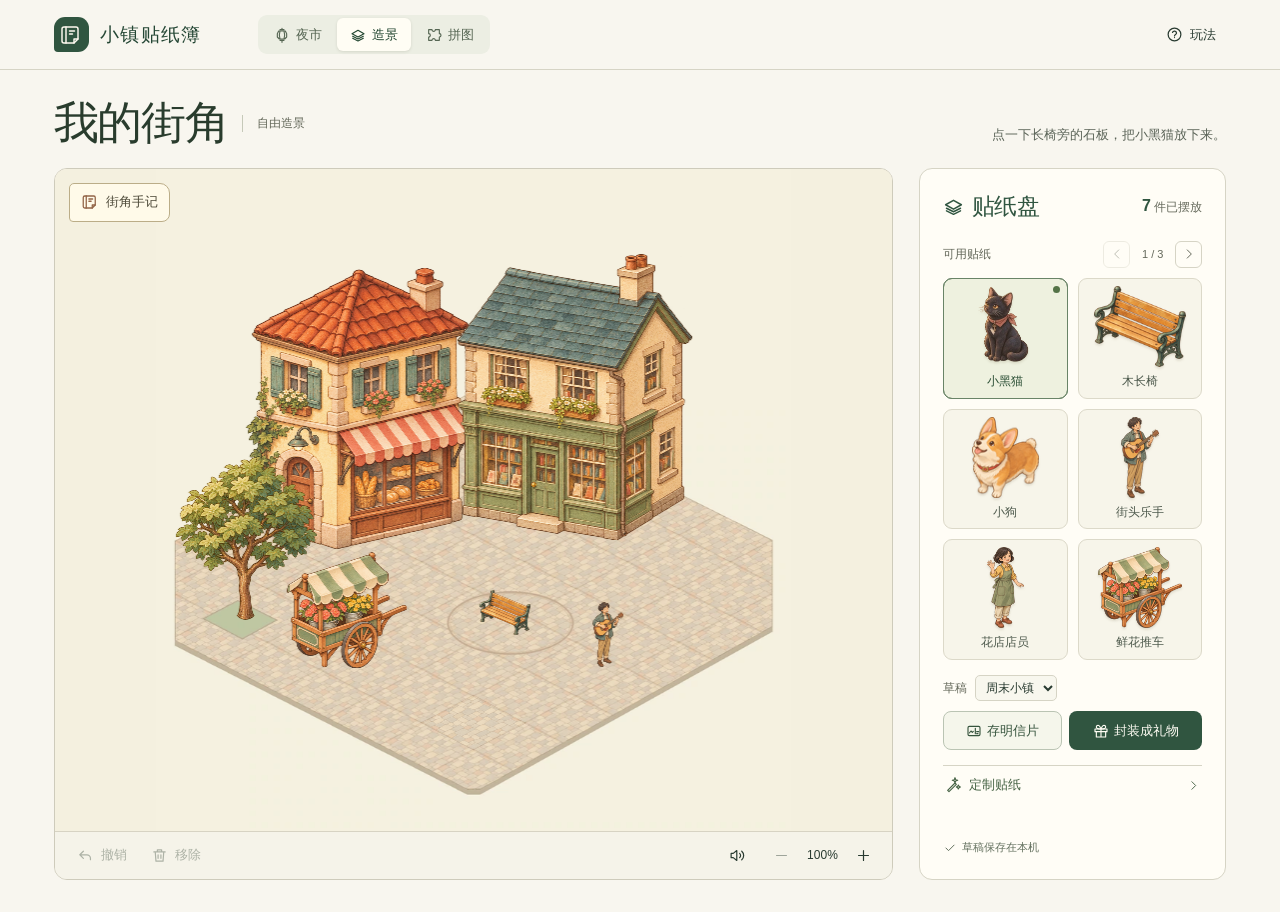
==== play/index.html @ a51ba70e "新增：小镇贴纸簿 v0.4 与可互动的灯火夜市" ====
<!doctype html>
<html lang="zh-CN">
<head>
  <meta charset="utf-8">
  <meta name="viewport" content="width=device-width, initial-scale=1, viewport-fit=cover">
  <meta name="theme-color" content="#f8f5ec">
  <title>周末小镇 · 小镇贴纸簿</title>
  <link rel="icon" href="media/stickers/bakery.webp" type="image/webp">
  <link rel="stylesheet" href="ui/game.css">
  <link rel="stylesheet" href="ui/custom.css">
  <script defer src="ui/gift.js"></script>
  <script defer src="ui/parcel.js"></script>
  <script defer src="ui/custom.js"></script>
  <script defer src="ui/encounters.js"></script>
  <script defer src="ui/garden.js"></script>
  <script defer src="ui/night-rules.js"></script>
  <script defer src="ui/night-market.js"></script>
  <script defer src="ui/game.js"></script>
</head>
<body>
  <svg xmlns="http://www.w3.org/2000/svg" class="symbols" aria-hidden="true">
    <symbol id="i-lantern" viewBox="0 0 24 24"><path d="M9 4h6m-3 0V2M7 6h10l2 4v5l-3 3H8l-3-3v-5l2-4Zm2 0-1 6 1 6m6-12 1 6-1 6m-6 2h6m-3 0v3"/></symbol>
    <symbol id="i-book" viewBox="0 0 24 24"><path d="M5 4h12a2 2 0 0 1 2 2v10l-4 4H5a2 2 0 0 1-2-2V6a2 2 0 0 1 2-2Z"/><path d="M7 4v16m8 0v-4h4M10.5 8h5m-5 3h3"/></symbol>
    <symbol id="i-share" viewBox="0 0 24 24"><path d="M12 15V3m-4 4 4-4 4 4M5 12v6a2 2 0 0 0 2 2h10a2 2 0 0 0 2-2v-6"/></symbol>
    <symbol id="i-help" viewBox="0 0 24 24"><circle cx="12" cy="12" r="9"/><path d="M9.2 9a3 3 0 0 1 5.7 1c0 2-2.9 2.1-2.9 4m0 2.4h.02"/></symbol>
    <symbol id="i-undo" viewBox="0 0 24 24"><path d="m9 6-5 5 5 5m-5-5h10a5 5 0 0 1 5 5v2"/></symbol>
    <symbol id="i-reset" viewBox="0 0 24 24"><path d="M4 10a8 8 0 1 1 .8 6M4 5v5h5"/></symbol>
    <symbol id="i-minus" viewBox="0 0 24 24"><path d="M5 12h14"/></symbol>
    <symbol id="i-plus" viewBox="0 0 24 24"><path d="M5 12h14m-7-7v14"/></symbol>
    <symbol id="i-arrow" viewBox="0 0 24 24"><path d="m9 5 7 7-7 7"/></symbol>
    <symbol id="i-expand" viewBox="0 0 24 24"><path d="M13 5h6v6m0-6-9 9M6 8H4v12h12v-2"/></symbol>
    <symbol id="i-stack" viewBox="0 0 24 24"><path d="m3 10 9-5 9 5-9 5-9-5Zm1 4 8 4 8-4m-16 3 8 4 8-4"/></symbol>
    <symbol id="i-check" viewBox="0 0 24 24"><path d="m5 12 4.5 4.5L19 7"/></symbol>
    <symbol id="i-close" viewBox="0 0 24 24"><path d="m6 6 12 12M18 6 6 18"/></symbol>
    <symbol id="i-pin" viewBox="0 0 24 24"><path d="M12 21s7-6.6 7-12a7 7 0 0 0-14 0c0 5.4 7 12 7 12Z"/><circle cx="12" cy="9" r="2.1"/></symbol>
    <symbol id="i-volume" viewBox="0 0 24 24"><path d="m11 5-5 4H3v6h3l5 4Zm4 4a4 4 0 0 1 0 6m3-9a8 8 0 0 1 0 12"/></symbol>
    <symbol id="i-mute" viewBox="0 0 24 24"><path d="m11 5-5 4H3v6h3l5 4Zm5 4 5 6m0-6-5 6"/></symbol>
    <symbol id="i-gift" viewBox="0 0 24 24"><path d="M3 9h18v4H3zm2 4v8h14v-8M12 9v12"/><path d="M12 9c-5 0-7-1-7-3a2.5 2.5 0 0 1 4-2c1.3 1 2.3 2.9 3 5Zm0 0c5 0 7-1 7-3a2.5 2.5 0 0 0-4-2c-1.3 1-2.3 2.9-3 5Z"/></symbol>
    <symbol id="i-puzzle" viewBox="0 0 24 24"><path d="M4 4h5a2.5 2.5 0 1 0 5 0h6v6a2.5 2.5 0 1 1 0 5v5h-6a2.5 2.5 0 1 0-5 0H4v-5a2.5 2.5 0 1 0 0-5Z"/></symbol>
    <symbol id="i-trash" viewBox="0 0 24 24"><path d="M4 7h16M9 7V4h6v3M6 7l1 13h10l1-13M10 11v5m4-5v5"/></symbol>
    <symbol id="i-postcard" viewBox="0 0 24 24"><rect x="3" y="5" width="18" height="14" rx="2"/><path d="M14 8v8m2-3h3m-3 3h2M5 15l2.5-3 2 2 1.5-1.5"/></symbol>
    <symbol id="i-magic" viewBox="0 0 24 24"><path d="m4 20 11-11 2 2L6 22zm10-16 1-3 1 3 3 1-3 1-1 3-1-3-3-1zm5 10 1-2 1 2 2 1-2 1-1 2-1-2-2-1Z"/></symbol>
  </svg>
  <header class="mast">
    <div class="mast-inner">
      <div class="brand"><span class="brand-mark"><svg aria-hidden="true"><use href="#i-book"/></svg></span><span>小镇贴纸簿</span></div>
      <nav class="mode-switch" aria-label="游戏模式">
        <button id="market-enter" aria-pressed="false" disabled><svg aria-hidden="true"><use href="#i-lantern"/></svg>夜市</button>
        <button id="mode-edit" aria-pressed="false" disabled><svg aria-hidden="true"><use href="#i-stack"/></svg>造景</button>
        <button id="mode-puzzle" aria-pressed="false" disabled><svg aria-hidden="true"><use href="#i-puzzle"/></svg>拼图</button>
      </nav>
      <div class="mast-actions">
        <button id="help-button" class="plain" aria-label="玩法"><svg aria-hidden="true"><use href="#i-help"/></svg><span>玩法</span></button>
        <button id="share-button" class="share" aria-label="分享这盒"><svg aria-hidden="true"><use href="#i-share"/></svg><span>分享这盒</span></button>
      </div>
    </div>
  </header>
  <main class="desk">
    <div class="opening">
      <div class="scene-heading"><h1 id="level-title">周末小镇</h1><span id="box-number">第 1 盒 / 共 2 盒</span></div>
      <p id="instruction">从贴纸盘选一张，贴到场景中对应的位置。</p>
    </div>
    <section class="workspace" aria-label="贴纸游戏">
      <div class="play-column">
        <div class="board" id="board">
          <canvas id="canvas" tabindex="0" aria-label="拼图画布，选好贴纸后点击对应位置。键盘使用方向键移动，回车键放置。" aria-describedby="instruction">请使用支持 WebGL 2 的浏览器来玩。</canvas>
          <div id="keyboard-marker" hidden aria-hidden="true"></div>
          <button class="reference" id="reference-button" aria-label="查看成品参考图">
            <img id="reference-thumb" src="media/preview-1.webp" alt="">
            <span>成品参考<svg aria-hidden="true"><use href="#i-expand"/></svg></span>
          </button>
          <button id="cat-invite" class="cat-invite" disabled><img id="cat-art" src="media/thumbs/black-cat.webp" alt=""><span>带黑猫逛街</span><svg aria-hidden="true"><use href="#i-arrow"/></svg></button>
          <button id="journal-button" class="field-button" hidden><svg aria-hidden="true"><use href="#i-book"/></svg><span>街角手记</span><small id="journal-count"></small></button>
          <div id="scene-note" class="scene-note" role="status" aria-live="polite" hidden></div>
          <div id="load-layer" class="load-layer" role="status"><div class="load-card"><span class="load-dot"></span><span id="load-message">正在打开贴纸盒…</span><button id="retry" class="action" hidden>重新加载</button></div></div>
          <div id="toast" class="toast" role="status" hidden></div>
        </div>
        <div id="market-ledger" hidden>
          <div class="market-tally"><svg aria-hidden="true"><use href="#i-lantern"/></svg><span>本轮成交</span><strong id="market-sales">0</strong><span>单</span></div>
          <p id="market-status" role="status" aria-live="polite"></p>
          <button id="market-reopen" type="button">再逛一轮</button>
        </div>
        <div class="board-tools">
          <div class="edit-actions">
            <button class="tool" id="undo" disabled><svg aria-hidden="true"><use href="#i-undo"/></svg><span>撤销</span></button>
            <button class="tool" id="reset" disabled><svg aria-hidden="true"><use href="#i-reset"/></svg><span>重拼</span></button>
            <button class="tool" id="remove" hidden disabled><svg aria-hidden="true"><use href="#i-trash"/></svg><span>移除</span></button>
          </div>
          <div class="zoom" aria-label="音效与画布缩放"><button class="icon-button sound" id="sound" aria-label="关闭音效" title="关闭音效" disabled><svg aria-hidden="true"><use href="#i-volume"/></svg></button><button class="icon-button" id="zoom-out" aria-label="缩小" disabled><svg aria-hidden="true"><use href="#i-minus"/></svg></button><output id="zoom-value">100%</output><button class="icon-button" id="zoom-in" aria-label="放大" disabled><svg aria-hidden="true"><use href="#i-plus"/></svg></button></div>
        </div>
      </div>
      <aside class="tray" aria-label="贴纸盘">
        <div class="tray-heading"><div class="tray-title"><svg aria-hidden="true"><use href="#i-stack"/></svg><h2>贴纸盘</h2></div><span class="counter"><strong id="placed-count">0</strong><span class="count-total"> / <span id="total-count">—</span></span> <span id="count-label">已贴</span></span></div>
        <div class="track" id="progress" role="progressbar" aria-label="已贴进度" aria-valuemin="0" aria-valuenow="0"><i></i></div>
        <div class="tray-nav"><span id="tray-label">待贴的贴纸</span><div><button class="page-button prev" id="previous" aria-label="上一页贴纸" disabled><svg aria-hidden="true"><use href="#i-arrow"/></svg></button><span class="page-count" id="page-count">—</span><button class="page-button" id="following" aria-label="下一页贴纸" disabled><svg aria-hidden="true"><use href="#i-arrow"/></svg></button></div></div>
        <div id="stickers" class="stickers" aria-label="可以选择的贴纸"></div>
        <div class="finished" id="finished" hidden><div class="finish-seal"><svg aria-hidden="true"><use href="#i-check"/></svg></div><h3 id="finish-title">这一盒贴好了</h3><p id="finish-copy">把刚拼好的小镇收成一张明信片吧。</p><button id="finish-save" class="action"><svg aria-hidden="true"><use href="#i-postcard"/></svg>保存明信片</button><button id="next-level" class="plain">打开下一盒</button><button id="finish-replay" class="plain">再拼一次</button></div>
        <div class="studio-actions" id="studio-actions" hidden>
          <div class="paper-choice"><label for="base">草稿</label><select id="base" title="两张草稿各自保存"><option value="weekend-town-v1">周末小镇</option><option value="afternoon-v1">广场午后</option></select></div>
          <div class="studio-buttons"><button id="postcard" class="secondary" disabled><svg aria-hidden="true"><use href="#i-postcard"/></svg>存明信片</button><button id="wrap" class="action" disabled><svg aria-hidden="true"><use href="#i-gift"/></svg>封装成礼物</button></div>
        </div>
        <button id="custom-button" class="custom-button"><svg aria-hidden="true"><use href="#i-magic"/></svg><span>定制贴纸</span><svg aria-hidden="true"><use href="#i-arrow"/></svg></button>
        <div id="save-status" class="save-status" hidden><svg aria-hidden="true"><use href="#i-check"/></svg><span></span></div>
      </aside>
    </section>
  </main>
  <dialog id="dialog" aria-labelledby="dialog-title">
    <div class="dialog-top"><h2 id="dialog-title"></h2><button class="icon-button" id="close-dialog" aria-label="关闭"><svg aria-hidden="true"><use href="#i-close"/></svg></button></div>
    <div id="dialog-body"></div>
    <div id="dialog-actions"></div>
  </dialog>
  <noscript>请在浏览器中启用 JavaScript 来打开贴纸盒。</noscript>
</body>
</html>
---- play/ui/game.css ----
:root{color-scheme:light;--ink:#283a30;--green:#305540;--muted:#64685a;--line:#d6d4c5;--paper:#f8f6ef;--board:#f7f0e3;--orange:#a85031;--serif:"Noto Serif SC","Songti SC","STSong","SimSun",Georgia,serif;font-family:"Source Sans 3","PingFang SC","Microsoft YaHei","Noto Sans CJK SC",sans-serif;color:var(--ink);background:var(--paper);font-synthesis:none}
*,*::before,*::after{box-sizing:border-box}
body{margin:0;min-width:280px}
::selection{background:#e2e7d3;color:#1f3829}
[hidden]{display:none!important}
button{font:inherit;color:inherit;cursor:pointer;-webkit-tap-highlight-color:transparent}
button:disabled{cursor:default;opacity:.42}
button:focus-visible,canvas:focus-visible,input:focus-visible{outline:3px solid #9b5a30;outline-offset:3px}
button:not(:disabled):active{transform:translateY(1px)}
button,dialog{touch-action:manipulation}
svg{width:20px;height:20px;fill:none;stroke:currentColor;stroke-width:1.7;stroke-linecap:round;stroke-linejoin:round;flex:none}
.symbols{position:absolute;width:0;height:0;overflow:hidden}
.mast{border-bottom:1px solid var(--line)}
.mast-inner,.desk{width:min(100%,1460px);margin:0 auto;padding-inline:clamp(24px,4.2vw,72px)}
.mast-inner{height:69px;display:flex;align-items:center;justify-content:space-between}
.brand,.mast-actions,.plain,.share,.scene-heading,.tray-heading,.tray-title,.tool,.zoom,.edit-actions,.board-tools,.save-status,.tray-nav,.tray-nav>div,.reference span,.action{display:flex;align-items:center}
.brand{gap:11px;color:#254735;font-size:19px;font-family:var(--serif);font-weight:700;letter-spacing:.075em}
.brand-mark{display:grid;place-items:center;background:#305540;color:#fffaf0;width:35px;height:35px;border-radius:11px 11px 11px 4px}
.brand-mark svg{width:24px;height:24px;stroke-width:1.45}
.mast-actions{gap:17px}
.plain,.share,.tool,.icon-button,.page-button{border:0;background:transparent;justify-content:center}
.plain,.share,.tool{gap:7px;padding:8px 10px;font-size:13px;font-weight:600}
.mast-actions button{min-height:40px}
.plain:hover,.tool:hover:not(:disabled),.icon-button:hover:not(:disabled),.page-button:hover:not(:disabled){color:#1c432e;background:#e9ecdf}
.share,.action{background:var(--green);color:#fffdf4;border:0;border-radius:8px;padding-inline:15px}
.share:hover,.action:hover{background:#254631}
.share svg,.plain svg,.tool svg{width:17px;height:17px}
.desk{padding-bottom:32px}
.opening{display:flex;align-items:flex-end;justify-content:space-between;gap:20px;padding:clamp(18px,3vh,33px) 0 18px}
.scene-heading{gap:14px;min-width:0}
h1,h2,h3,p{margin:0}
h1,h2,h3{font-family:var(--serif);font-weight:700}
h1{font-size:clamp(32px,3.5vw,48px);line-height:1.18;letter-spacing:-.03em;color:#293c2d}
.scene-heading span,.counter,.page-count,#zoom-value{font-variant-numeric:tabular-nums}
.scene-heading span{font-size:12px;color:var(--muted);padding-left:14px;border-left:1px solid #c6c9b9;white-space:nowrap}
.opening p{font-size:13px;color:#5b6458;line-height:1.6;padding-bottom:4px}
.workspace{display:grid;grid-template-columns:minmax(0,1fr) clamp(260px,24vw,350px);gap:clamp(17px,2vw,32px);align-items:stretch}
.play-column,.tray{min-width:0}
.play-column{display:flex;flex-direction:column;border:1px solid #cecbbb;border-radius:13px;overflow:hidden;background:#f1efe5}
.board{height:clamp(400px,calc(100dvh - 238px),770px);width:100%;position:relative;isolation:isolate;background:var(--board);overflow:hidden}
#canvas{position:absolute;inset:0;display:block;width:100%;height:100%;touch-action:none;outline:0}
#canvas:focus-visible{outline-offset:-4px}
.reference{position:absolute;left:17px;top:18px;display:grid;gap:4px;justify-items:center;width:90px;padding:4px 4px 5px;border:1px solid #c9c5b3;border-radius:4px;background:#fffdf4;transform:rotate(-3deg);box-shadow:1px 3px 6px #68553f26}
.reference:hover{transform:rotate(0);border-color:#6c806c}
.reference:not(:disabled):active{transform:rotate(0)}
.reference img{width:100%;height:62px;object-fit:contain;display:block;background:#f0efdf}
.reference span{gap:3px;font-size:11px;line-height:1.4;color:#4f5c4e}
.reference svg{width:10px;height:10px}
.board-tools{background:#f5f3e9;border-top:1px solid #d7d3c3;justify-content:space-between;padding:5px 12px;min-height:48px}
.edit-actions{gap:4px}
.tool{min-height:36px;padding:6px 10px;border-radius:6px;color:#4b5a4b}
.zoom{gap:5px}
.zoom .sound{margin-right:5px}
.icon-button,.page-button{display:grid;place-items:center;padding:0;border-radius:6px}
.icon-button{width:34px;height:34px}
.icon-button svg{width:17px;height:17px}
#zoom-value{font-size:12px;text-align:center;min-width:38px}
.tray{display:flex;flex-direction:column;align-self:stretch;padding:clamp(15px,1.8vw,25px);border:1px solid var(--line);border-radius:13px;background:#fffdf6}
.tray-heading,.tray-nav{justify-content:space-between;gap:5px}
.tray-title{gap:8px;color:var(--green)}
.tray-title h2{font-size:23px;letter-spacing:-.03em;line-height:1.3}
.tray-title svg{width:21px;height:21px}
.counter{font-size:12px;color:var(--muted);white-space:nowrap}
.counter strong{font-size:16px;font-weight:650;color:var(--green)}
.track{height:5px;background:#e8e8d9;border-radius:5px;overflow:hidden;margin-top:14px}
.track i{display:block;background:#77916c;width:0;height:100%;transition:width .25s ease-out}
.tray-nav{margin:19px 0 10px;font-size:12px;color:var(--muted)}
.tray-nav>div{gap:5px}
.page-button{width:27px;height:27px;border:1px solid var(--line)}
.page-button svg{width:14px;height:14px}
.prev svg{transform:rotate(180deg)}
.page-count{min-width:35px;text-align:center;font-size:11px}
.stickers{display:grid;grid-template-columns:repeat(2,minmax(0,1fr));align-content:start;gap:10px}
.sticker{min-width:0;display:flex;flex-direction:column;align-items:center;justify-content:center;gap:6px;position:relative;border-radius:9px;border:1px solid #dcd9c9;background:#f7f5ea;padding:7px 5px 8px;touch-action:none;user-select:none;cursor:grab}
.sticker img{display:block;width:100%;height:clamp(56px,9vh,90px);object-fit:contain;pointer-events:none;-webkit-user-drag:none;filter:drop-shadow(0 2px 1px #5d4a2821)}
.sticker span{font-size:12px;color:#4d594c;font-weight:550;line-height:1.4}
.sticker:hover,.sticker[aria-pressed="true"]{border-color:#698467;background:#eef1df}
.sticker[aria-pressed="true"]{outline:1px solid #698467;outline-offset:-1px}
.sticker[aria-pressed="true"] span{color:#284c32}
.sticker[aria-pressed="true"]::after{content:"";position:absolute;right:7px;top:7px;width:7px;height:7px;border-radius:50%;background:#547347}
.save-status{gap:5px;font-size:11px;color:#63705e;margin-top:auto;padding-top:16px;line-height:1.5}
.save-status svg{width:14px;height:14px}
.finished{padding:26px 4px 12px;display:flex;align-items:flex-start;flex-direction:column;gap:10px}
.finished>svg{width:32px;height:32px;color:var(--green);background:#e7ebd8;padding:6px;border-radius:50%}
.finished h3{font-size:23px}
.finished p,#dialog-body p{font-size:14px;color:var(--muted);line-height:1.7}
.action{justify-content:center;min-height:41px;font-size:14px;font-weight:600}
.finished .plain{color:var(--green);padding-inline:0}
.load-layer{position:absolute;inset:0;display:grid;place-items:center;z-index:3;background-color:var(--board);background-image:linear-gradient(#f7f0e3a8,#f7f0e3d9),var(--preview,url("../media/preview-1.webp"));background-position:center;background-repeat:no-repeat;background-size:contain}
.load-card{background:#fffdf5;border:1px solid var(--line);border-radius:10px;padding:14px 18px;display:flex;align-items:center;justify-content:center;gap:8px;max-width:calc(100% - 40px);font-size:14px;color:#435540;flex-wrap:wrap;text-align:center}
.load-dot{width:9px;height:9px;border-radius:50%;background:#819572;animation:breathe 1.4s ease-in-out infinite alternate}
.load-layer.failed .load-dot{display:none}
.load-layer.failed .load-card{flex-direction:column}
.toast{position:absolute;z-index:5;left:50%;bottom:15px;transform:translateX(-50%);background:#2c4839;color:#fffdf2;max-width:85%;text-align:center;width:max-content;padding:8px 13px;border-radius:6px;font-size:13px;line-height:1.5;pointer-events:none}
.drag-ghost{position:fixed;z-index:12;width:76px;height:76px;object-fit:contain;pointer-events:none;transform:translate(-50%,-78%);opacity:.88;filter:drop-shadow(1px 5px 3px #4f412e50)}
#keyboard-marker{position:absolute;width:22px;height:22px;border:2px solid #fffdf7;outline:2px solid var(--green);transform:translate(-50%,-50%);border-radius:50%;pointer-events:none}
dialog{width:min(440px,calc(100vw - 34px));max-height:calc(100dvh - 40px);margin:auto;border:1px solid #c8c5b5;background:#fffdf5;color:var(--ink);border-radius:14px;padding:22px;box-shadow:0 15px 55px #272e2630}
dialog::backdrop{background:#27332b70}
.dialog-top{display:flex;align-items:center;justify-content:space-between;gap:14px;margin-bottom:12px}
.dialog-top h2{font-size:24px}
#dialog-body ol{margin:4px 0 12px;padding-left:24px;font-size:14px;line-height:1.8}
#dialog-body input{width:100%;margin:10px 0 1px;border:1px solid #c7cbbb;background:#f4f5e9;color:var(--ink);padding:10px;border-radius:6px;font:inherit;font-size:13px;caret-color:var(--green)}
#dialog-actions{display:flex;justify-content:flex-end;gap:8px;margin-top:16px}
#dialog-actions:empty{display:none}
dialog.reference-dialog{width:min(580px,calc(100vw - 28px));padding:15px}
.reference-dialog .dialog-top{margin:0 3px 8px}
.reference-dialog #dialog-body img{width:100%;max-height:calc(100dvh - 135px);display:block;object-fit:contain;background:#f1efdf;border-radius:7px}
@keyframes breathe{to{opacity:.35}}
@media(min-width:1500px){.mast-inner{height:76px}.board{height:clamp(480px,calc(100dvh - 256px),800px)}}
@media(max-height:735px) and (min-width:791px){.mast-inner{height:56px}.opening{padding:14px 0}.board{height:clamp(340px,calc(100dvh - 198px),530px)}.sticker img{height:54px}.tray-nav{margin:10px 0 7px}.tray{padding:15px}.save-status{padding-top:9px}}
@media(max-width:790px){
  .mast-inner,.desk{padding-inline:clamp(12px,4vw,26px)}.mast-inner{height:54px}.brand{font-size:17px;gap:8px}.brand-mark{width:30px;height:30px;border-radius:8px 8px 8px 3px}.brand-mark svg{width:21px;height:21px}.mast-actions{gap:4px}.mast-actions .share{min-height:35px;padding:7px 10px}.opening{align-items:flex-start;flex-direction:column;gap:4px;padding:14px 0 10px}.opening p{font-size:12px;padding:0}.scene-heading{gap:10px}h1{font-size:30px}.scene-heading span{font-size:11px;padding-left:10px}.workspace{display:flex;flex-direction:column;gap:11px}.play-column,.tray{border-radius:10px}.board{height:clamp(255px,51dvh,530px)}.board-tools{padding:1px 6px;min-height:36px}.tool{min-height:32px}.zoom{gap:1px}.icon-button{width:31px;height:31px}.reference{left:8px;top:9px;width:57px;padding:2px;gap:0}.reference img{height:32px}.reference span{font-size:11px}.reference span svg{display:none}.tray{padding:12px 13px}.tray-heading{gap:6px}.tray-title h2{font-size:20px}.tray-title svg{width:17px;height:17px}.track{margin-top:7px;height:4px}.tray-nav{margin:5px 0;min-height:25px}.page-button{width:29px;height:26px}.stickers{grid-template-columns:repeat(4,minmax(0,1fr));gap:6px}.sticker{padding:3px 2px 4px;gap:2px}.sticker img{height:clamp(37px,6vh,56px)}.sticker span{font-size:11px}.save-status{padding-top:7px;font-size:11px}.desk{padding-bottom:max(15px,env(safe-area-inset-bottom))}.finished{padding:8px 0 0;display:grid;grid-template-columns:auto 1fr auto;align-items:center}.finished h3{font-size:17px}.finished p{grid-column:1/-1;grid-row:2}.finished>.plain{grid-column:3;grid-row:2}.finished .action{font-size:12px;min-height:36px}.toast{bottom:8px;font-size:12px}
}
@media(max-width:355px){.mast-actions .plain span{display:none}.brand{font-size:15px}.scene-heading span{font-size:11px}.opening p{font-size:11px}.finished{display:flex;align-items:flex-start}.mast-inner,.desk{padding-inline:9px}}



@media(prefers-reduced-motion:reduce){*,*::before,*::after{animation:none!important;transition:none!important}}

.mast-inner{justify-content:flex-start;gap:clamp(20px,4.4vw,70px)}
.play-column{align-self:start;width:100%}
.scene-heading{max-width:100%}.scene-heading h1{min-width:0;overflow-wrap:anywhere}
.mast-actions{margin-left:auto}
.mode-switch{display:flex;align-items:center;padding:3px;background:#eceee3;border-radius:9px;gap:2px}
.mode-switch button{display:flex;align-items:center;justify-content:center;gap:6px;min-height:33px;border:0;padding:5px 13px;background:transparent;color:#566653;font-size:13px;border-radius:6px}
.brand,.mode-switch button{white-space:nowrap}
.mode-switch button[aria-pressed="true"]{color:#234731;background:#fffdf4;font-weight:650;box-shadow:0 1px 3px #515a3c26}
.mode-switch svg,.custom-button svg,.studio-buttons svg,.finished .action svg{width:16px;height:16px}
.cat-invite{position:absolute;right:15px;top:18px;display:flex;align-items:center;gap:7px;padding:4px 9px 4px 5px;border:1px solid #c7c6ae;background:#fbf8e9;color:#3f523c;border-radius:8px;font-size:12px;font-weight:600}
.cat-invite:hover{background:#f5efd8}
.cat-invite img{width:34px;height:39px;object-fit:contain}.cat-invite svg{width:11px;height:11px}
.edit-count .count-total{display:none}
.custom-button{display:flex;align-items:center;gap:8px;width:100%;min-height:39px;padding:6px 2px;border:0;border-top:1px solid var(--line);margin-top:15px;background:transparent;color:#456244;font-weight:600;font-size:13px;text-align:left}
.custom-button svg:last-child{margin-left:auto;width:13px;height:13px}
.studio-actions{margin-top:15px}
.paper-choice{display:flex;align-items:center;gap:8px;color:var(--muted);font-size:12px}
.paper-choice select{min-width:0;max-width:100%;color:var(--ink);border:1px solid var(--line);border-radius:5px;background:#f8f7ee;padding:4px 6px;font:inherit}
.paper-choice select:focus-visible{outline:2px solid var(--green)}
.studio-buttons{display:grid;grid-template-columns:1fr 1.12fr;gap:7px;margin-top:10px}
.studio-buttons button,.finished .action{display:flex;align-items:center;justify-content:center;gap:5px;min-height:39px;font-size:13px;white-space:nowrap}
.secondary{border:1px solid #bac4b3;border-radius:8px;color:#36543d;background:#f5f6eb}
.secondary:hover:not(:disabled){background:#e8eddd}
.finished{align-items:flex-start;gap:9px}
.finish-seal{display:grid;place-items:center;border:1px solid #839479;outline:1px dashed #939d80;outline-offset:-4px;background:#ebeedf;color:#56714e;width:42px;height:42px;border-radius:50%;transform:rotate(-7deg)}
.finish-seal svg{width:22px;height:22px}
.finished .plain{min-height:32px}
#dialog-body .field-label{display:block;font-size:13px;font-weight:600}
.field-label+input{margin-top:5px!important}
.field-label+input+p{margin-top:8px}
.delivery-dialog #dialog-body>.action{width:100%;margin:12px 0 20px}
.delivery-dialog a.plain{text-decoration:none;color:var(--green);border:1px solid var(--line);border-radius:6px}
.gift-seal,.delivery-note{display:flex;align-items:center;justify-content:space-between;gap:12px;background:#eef0e2;color:#40563c;padding:14px 16px;margin:0 0 12px;border:1px dashed #abb598;border-radius:8px}
.gift-seal strong,.delivery-note strong{font:700 19px var(--serif);overflow-wrap:anywhere}
.gift-seal span,.delivery-note span{font-size:12px;white-space:nowrap}
.delivery-dialog #dialog-body input{font-family:ui-monospace,monospace}
@media(max-width:790px){
  .mast-inner{gap:clamp(6px,2vw,16px)}.mast-actions{gap:1px}.mode-switch{padding:2px}.mode-switch button{gap:4px;min-height:31px;font-size:12px;padding:4px 8px}.mode-switch svg{width:14px;height:14px}
  .mast-actions .plain span,.mast-actions .share span{display:none}.mast-actions .plain,.mast-actions .share{min-width:32px;min-height:32px;padding:5px}
  .cat-invite{right:7px;top:8px;font-size:11px;gap:3px;padding:2px 4px;border-radius:6px}.cat-invite img{width:22px;height:29px}.cat-invite svg{display:none}
  .board{height:clamp(241px,47dvh,505px)}.tray{padding-block:9px}
  .studio-actions{display:flex;align-items:center;justify-content:space-between;gap:6px;margin-top:8px}
  .studio-buttons{display:flex;margin:0;gap:4px}.studio-buttons button{min-height:33px;padding:4px 7px;font-size:12px}
  .paper-choice{gap:3px}.paper-choice select{padding:4px 1px;font-size:11px}
  .custom-button{margin-top:7px;min-height:31px}.save-status{padding-top:4px}
  .finished{display:flex;flex-direction:row;align-items:center;gap:6px;flex-wrap:wrap}.finish-seal{width:29px;height:29px}.finish-seal svg{width:15px;height:15px}.finished h3{font-size:18px}.finished .action{margin-left:auto;min-height:33px;font-size:12px}.finished p{display:none}.finished .plain{padding:3px 4px;font-size:12px}
}
@media(max-width:420px){
  .mode-switch svg{display:none}.mast-inner{gap:6px}.brand{font-size:16px;gap:6px}
}
@media(max-width:355px){
  .mast-inner{gap:5px}.mode-switch button{padding:3px 7px}.mode-switch svg{display:none}.brand{gap:5px}.mast-actions .plain,.mast-actions .share{min-width:28px}.studio-actions{flex-wrap:wrap}
}

.field-button{position:absolute;left:14px;top:14px;z-index:2;display:flex;align-items:center;gap:7px;min-height:39px;padding:6px 11px;color:#4c4837;border:1px solid #bbad88;border-radius:5px 10px 8px 4px;background:#fffae9;font-size:13px;font-weight:650}
.field-button:hover{background:#f5ebce}.field-button svg{width:18px;height:18px;color:#936447}
.field-button small{font:inherit;font-size:11px;font-weight:400;color:#77674b}.field-button small:empty{display:none}
.scene-note{position:absolute;bottom:12px;left:50%;transform:translateX(-50%);z-index:2;display:flex;align-items:baseline;gap:9px;max-width:90%;width:max-content;padding:8px 13px;border:1px solid #c3ac80;border-radius:5px;background:#fff9e9;color:#493b2c;pointer-events:none}
.scene-note strong{font:700 17px var(--serif)}.scene-note span{font-size:12px;color:#766445}
.journal-dialog{width:min(470px,calc(100vw - 28px))}
.journal-pages{border-top:1px solid #d6cbb3}
.journal-empty,.journal-entry{display:grid;grid-template-columns:76px 1fr;align-items:center;gap:15px;padding:15px 0;border-bottom:1px solid #e4dcc8}
.journal-pages img{display:block;width:76px;height:75px;object-fit:contain}
.journal-pages h3{font-size:19px;color:#3a4938}
.journal-entry p,.journal-empty p{margin:4px 0}
.journal-replay{background:transparent;color:#335841;border:0;border-bottom:1px solid #97aa91;font-size:13px;padding:4px 0 1px}
.journal-hint{padding:9px 12px;background:#f1ecd8;border-radius:4px}
#market-ledger{display:flex;align-items:center;gap:13px;min-height:49px;padding:8px 13px;color:#f8e8be;background:#344344}
.market-tally{display:flex;align-items:center;gap:5px;white-space:nowrap;font-size:12px}
.market-tally svg{color:#f2b569;width:18px}.market-tally strong{font-size:21px;font-family:var(--serif);font-variant-numeric:tabular-nums}
#market-status{flex:1;font-size:13px;line-height:1.5;color:#fff2d9}
#market-reopen{flex:none;padding:6px 9px;border:1px solid #c3aa7b;border-radius:5px;background:#ffefc9;color:#443c30;font-size:12px}
#market-reopen:disabled{color:#d9d4c4;background:transparent;border-color:#89918a;opacity:.8}
.night-market{background:#f1ede4}
.night-market .board{background:#303c48}
.night-market .scene-heading h1{color:#493a35}
.night-market #market-enter[aria-pressed=true]{background:#663b31;color:#fff4d6}
.night-market #market-enter svg{color:#f6c27e}
.night-market .studio-actions{margin-top:9px}.night-market .studio-buttons{width:100%}
@media(max-width:790px){#market-ledger{display:grid;grid-template-columns:auto 1fr auto;gap:2px 8px;padding:6px 9px;min-height:42px}.market-tally{font-size:11px;gap:3px}.market-tally svg{display:none}.market-tally strong{font-size:17px}#market-status{font-size:11px}#market-reopen{min-height:30px;padding:4px 7px}.night-market .studio-buttons button{flex:1}.night-market .opening h1{font-size:28px}}
@media(max-width:410px){.mode-switch button{padding-inline:6px}.mast-inner{gap:3px}.brand{letter-spacing:0}}
@media(max-width:440px){.night-market .edit-actions{gap:1px}.night-market .edit-actions .tool{padding-inline:5px;white-space:nowrap;font-size:12px;min-height:34px}.night-market .edit-actions .tool svg{display:none}.night-market .board-tools{gap:3px}}
@media(max-width:790px){.field-button{top:8px;left:8px;min-height:33px;padding:4px 8px;font-size:12px}.scene-note{bottom:7px;gap:6px;padding:6px 9px}.scene-note strong{font-size:15px}.scene-note span{font-size:11px}}
---- play/ui/custom.css ----
#sticker-studio{width:min(440px,calc(100vw - 24px));padding:22px;overscroll-behavior:contain}
#sticker-studio .dialog-top{margin-bottom:15px}
#sticker-studio .atelier-tabs{display:flex;padding:3px;gap:3px;background:#efeddf;border-radius:9px;margin-bottom:15px}
.atelier-tabs button{flex:1;min-height:36px;padding:3px 5px;border:none;background:transparent;border-radius:7px;color:var(--muted);font:inherit;font-size:14px}
.atelier-tabs button[aria-pressed=true]{background:#fffdf4;color:var(--green);box-shadow:0 1px 3px #353e2e26;font-weight:650}
.atelier-paper{display:grid;place-items:center;min-height:148px;margin-bottom:14px;padding:13px;border-radius:9px;border:1px solid #ded9c7;background-color:#efedde;background-image:radial-gradient(#bfc1a9 0.8px,transparent 1px);background-size:12px 12px}
#street-preview{width:90%;max-width:330px;height:auto;transform:rotate(-2deg);filter:drop-shadow(0 3px 2px #6b583520)}
#sticker-studio label,#sticker-studio legend{display:block;color:var(--ink);font-size:14px;font-weight:600}
#sticker-studio input,#sticker-studio textarea{width:100%;margin:6px 0 0;padding:9px 11px;border:1px solid #bbbfae;border-radius:6px;background:#fffef9;color:var(--ink);font:inherit;font-size:16px}
#sticker-studio textarea{resize:vertical}
#street-colors{display:flex;gap:7px;margin:12px 0 16px;padding:0;border:none}
#street-colors legend{padding:0;margin-bottom:5px}
#street-colors button{display:flex;align-items:center;gap:6px;padding:7px 9px;background:#fffdf5;border:1px solid var(--line);border-radius:20px;color:var(--ink);font-size:13px}
#street-colors button::before{content:"";width:11px;height:11px;background:var(--swatch);border-radius:50%}
#street-colors button[aria-pressed=true]{border-color:#426648;box-shadow:inset 0 0 0 1px #426648}
.atelier-main{width:100%;margin-top:4px}
#sticker-studio p{font-size:13px;line-height:1.65;color:var(--muted);margin:9px 0}
#sticker-studio #studio-status{color:#785037;margin:8px 0 0}
#studio-status:empty{display:none}
.atelier-kind{display:flex;align-items:center;justify-content:space-between;margin:0 0 12px}
.atelier-kind select{font:inherit;font-size:14px;border:1px solid var(--line);border-radius:6px;background:#fffef9;color:var(--ink);padding:5px 8px}
.atelier-samples{border-top:1px solid var(--line);margin-top:18px;padding-top:12px}
.atelier-samples h3{font-family:var(--serif);font-size:16px;margin:0 0 7px}
#sample-pieces{display:grid;grid-template-columns:repeat(3,1fr);gap:8px}
#sample-pieces button{background:#f4eedf;border:1px solid #ded4b9;border-radius:7px;color:var(--ink);padding:6px;font-size:13px}
#sample-pieces img{display:block;width:100%;height:46px;object-fit:contain;margin-bottom:3px}
#atelier-collection{display:grid;grid-template-columns:repeat(3,minmax(0,1fr));gap:8px;max-height:45vh;overflow:auto}
#atelier-collection button{min-width:0;background:#f5f2e6;border:1px solid var(--line);border-radius:7px;padding:6px;color:var(--ink)}
#atelier-collection img{width:100%;height:54px;object-fit:contain;display:block}
#atelier-collection span{display:block;overflow:hidden;text-overflow:ellipsis;white-space:nowrap;font:inherit;font-size:12px}
@media(max-width:480px){#sticker-studio{padding:16px}.atelier-paper{min-height:112px}}
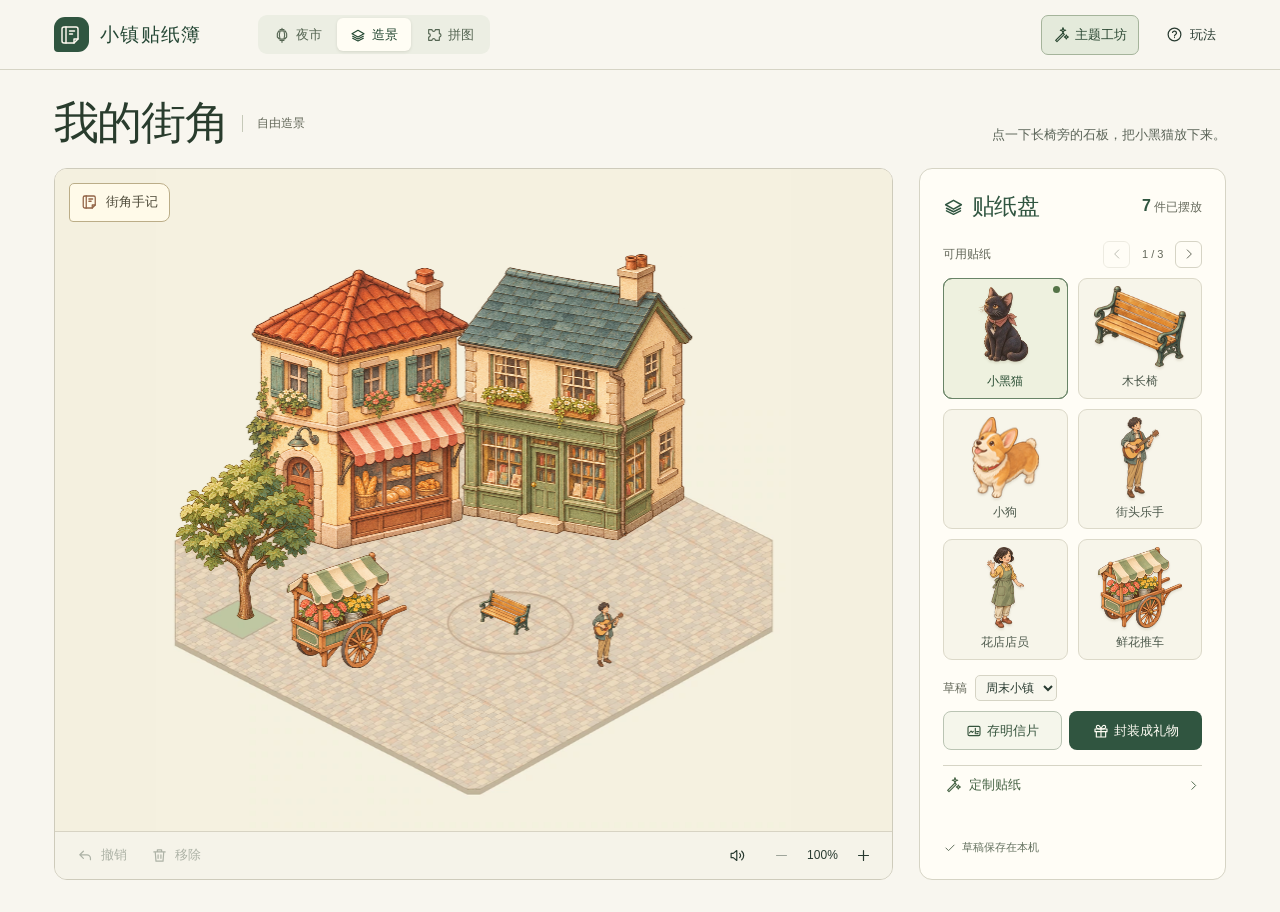
==== commit 704075b7: "新增：主题工坊支持生成和导入可互动的贴纸套组" ====
--- a/play/index.html
+++ b/play/index.html
@@ -50,6 +50,7 @@
         <button id="mode-puzzle" aria-pressed="false" disabled><svg aria-hidden="true"><use href="#i-puzzle"/></svg>拼图</button>
       </nav>
       <div class="mast-actions">
+        <button id="workshop-enter" aria-haspopup="dialog"><svg aria-hidden="true"><use href="#i-magic"/></svg>主题工坊</button>
         <button id="help-button" class="plain" aria-label="玩法"><svg aria-hidden="true"><use href="#i-help"/></svg><span>玩法</span></button>
         <button id="share-button" class="share" aria-label="分享这盒"><svg aria-hidden="true"><use href="#i-share"/></svg><span>分享这盒</span></button>
       </div>
@@ -76,9 +77,13 @@
           <div id="toast" class="toast" role="status" hidden></div>
         </div>
         <div id="market-ledger" hidden>
-          <div class="market-tally"><svg aria-hidden="true"><use href="#i-lantern"/></svg><span>本轮成交</span><strong id="market-sales">0</strong><span>单</span></div>
+          <div class="market-tally"><svg aria-hidden="true"><use href="#i-lantern"/></svg><span id="market-tally-label">本轮成交</span><strong id="market-sales">0</strong><span id="market-unit">单</span></div>
           <p id="market-status" role="status" aria-live="polite"></p>
           <button id="market-reopen" type="button">再逛一轮</button>
+          <div id="market-discoveries" aria-label="这套贴纸的两种互动" hidden>
+            <span>已发现 <b id="market-found">0 / 2</b></span>
+            <span id="market-step-away"></span><span id="market-step-stay"></span>
+          </div>
         </div>
         <div class="board-tools">
           <div class="edit-actions">
--- a/play/ui/game.css
+++ b/play/ui/game.css
@@ -190,6 +190,12 @@
 #market-status{flex:1;font-size:13px;line-height:1.5;color:#fff2d9}
 #market-reopen{flex:none;padding:6px 9px;border:1px solid #c3aa7b;border-radius:5px;background:#ffefc9;color:#443c30;font-size:12px}
 #market-reopen:disabled{color:#d9d4c4;background:transparent;border-color:#89918a;opacity:.8}
+#market-ledger{flex-wrap:wrap}
+#market-discoveries{display:flex;flex-basis:100%;align-items:center;gap:7px;border-top:1px solid #69746c;padding-top:6px;color:#f3e7d1;font-size:11px}
+#market-discoveries>b,#market-found{font-variant-numeric:tabular-nums}
+#market-discoveries span+span{border:1px dashed #a7afa4;border-radius:3px;padding:1px 7px}
+#market-discoveries span.found{border:1px solid #f1d394;color:#253c32;background:#f1d394}
+@media(max-width:790px){#market-discoveries{grid-column:1/-1}}
 .night-market{background:#f1ede4}
 .night-market .board{background:#303c48}
 .night-market .scene-heading h1{color:#493a35}
--- a/play/ui/custom.css
+++ b/play/ui/custom.css
@@ -1,10 +1,13 @@
-#sticker-studio{width:min(440px,calc(100vw - 24px));padding:22px;overscroll-behavior:contain}
-#sticker-studio .dialog-top{margin-bottom:15px}
+#sticker-studio{width:min(690px,calc(100vw - 24px));max-height:calc(100dvh - 30px);padding:clamp(17px,3vw,28px);overscroll-behavior:contain;scrollbar-width:thin;scrollbar-color:#a6aa98 #f5f2e7}
+#sticker-studio .dialog-top{margin-bottom:13px}
+#sticker-studio .atelier-title{display:flex;gap:11px;align-items:center}
+.atelier-title>svg{width:26px;height:26px;color:#59755c}
+#sticker-studio .dialog-top h2{font-family:var(--serif);font-size:clamp(25px,4vw,32px);line-height:1.15}
 #sticker-studio .atelier-tabs{display:flex;padding:3px;gap:3px;background:#efeddf;border-radius:9px;margin-bottom:15px}
 .atelier-tabs button{flex:1;min-height:36px;padding:3px 5px;border:none;background:transparent;border-radius:7px;color:var(--muted);font:inherit;font-size:14px}
 .atelier-tabs button[aria-pressed=true]{background:#fffdf4;color:var(--green);box-shadow:0 1px 3px #353e2e26;font-weight:650}
 .atelier-paper{display:grid;place-items:center;min-height:148px;margin-bottom:14px;padding:13px;border-radius:9px;border:1px solid #ded9c7;background-color:#efedde;background-image:radial-gradient(#bfc1a9 0.8px,transparent 1px);background-size:12px 12px}
-#street-preview{width:90%;max-width:330px;height:auto;transform:rotate(-2deg);filter:drop-shadow(0 3px 2px #6b583520)}
+#street-preview{position:static;inset:auto;width:90%;max-width:330px;height:auto;transform:rotate(-2deg);filter:drop-shadow(0 3px 2px #6b583520)}
 #sticker-studio label,#sticker-studio legend{display:block;color:var(--ink);font-size:14px;font-weight:600}
 #sticker-studio input,#sticker-studio textarea{width:100%;margin:6px 0 0;padding:9px 11px;border:1px solid #bbbfae;border-radius:6px;background:#fffef9;color:var(--ink);font:inherit;font-size:16px}
 #sticker-studio textarea{resize:vertical}
@@ -29,3 +32,56 @@
 #atelier-collection img{width:100%;height:54px;object-fit:contain;display:block}
 #atelier-collection span{display:block;overflow:hidden;text-overflow:ellipsis;white-space:nowrap;font:inherit;font-size:12px}
 @media(max-width:480px){#sticker-studio{padding:16px}.atelier-paper{min-height:112px}}
+#workshop-enter{display:inline-flex;align-items:center;justify-content:center;gap:6px;white-space:nowrap;padding:5px 11px;border:1px solid #a5b49b;background:#e4eadb;border-radius:7px;color:#294631;font-size:13px;font-weight:650}
+#workshop-enter svg{width:16px;height:16px}
+#workshop-enter:hover{background:#d6e2cb;border-color:#708666}
+.atelier-section-title{display:flex;align-items:baseline;justify-content:space-between;gap:8px;margin:18px 0 8px}
+.atelier-section-title h3,#library-panel h3{font:700 18px/1.35 var(--serif)}
+.atelier-section-title>span{font-size:12px;color:#5e6656}
+#atelier-samples{display:grid;grid-template-columns:1.12fr 1fr 1fr;gap:9px}
+.sample-box{--surface:#e6e8d6;--rim:#c5c8b3;position:relative;display:flex;flex-direction:column;align-items:flex-start;min-width:0;background:var(--surface);border:1px solid var(--rim);border-radius:8px;text-align:left;padding:0 10px 11px;overflow:hidden}
+.sample-box.seaside-market{--surface:#dfebea;--rim:#bdceca}
+.sample-box.night-market{--surface:#f1e4cd;--rim:#d7c3a1}
+.sample-art{position:relative;align-self:stretch;display:block;height:100px;isolation:isolate}
+.sample-art img{position:absolute;object-fit:contain;object-position:bottom;bottom:7%;filter:drop-shadow(0 2px 1px #383b291c)}
+.sample-art .sample-stall{left:5%;bottom:10%;width:69%;height:86%}
+.sample-art .sample-table{left:55%;width:25%;height:38%}
+.sample-art .sample-chair{left:75%;width:14%;height:22%}
+.sample-art .sample-customer{left:40%;bottom:4%;width:15%;height:40%}
+.sample-art::before{content:'';position:absolute;inset:48% 2% 3%;border-radius:50%;background:radial-gradient(ellipse,#647c5b29,transparent 70%);z-index:-1}
+.sample-box strong{color:#293d33;font:700 clamp(14px,2.3vw,19px)/1.35 var(--serif);padding-right:13px}
+.sample-box small{font-size:11px;color:#525b48;margin-top:3px;line-height:1.4}
+.sample-open{position:absolute;right:8px;top:8px;font:600 15px/1 sans-serif;color:#566d5a}
+.sample-box:hover{border-color:#657d69}
+.sample-box:hover .sample-art{transform:translateY(-2px)}
+@media(prefers-reduced-motion:no-preference){.sample-art{transition:transform .18s ease-out}}
+.atelier-compose{margin-top:22px;padding-top:17px;border-top:1px solid #d9d6c6}
+#sticker-studio .atelier-kind{margin-bottom:0;gap:10px}
+#sticker-studio #paint-label{font:700 18px/1.4 var(--serif)}
+#sticker-studio .sr-only{position:absolute;clip-path:inset(50%);width:1px;height:1px;overflow:hidden;white-space:nowrap}
+#paint-recipe{font-size:12px;margin:5px 0 8px;color:#51684f}
+#sticker-studio #paint-info{margin:6px 0 8px}
+.paint-actions,.sheet-buttons{display:flex;align-items:center;gap:8px;flex-wrap:wrap}
+.paint-actions button,.sheet-buttons button,#sticker-studio .sheet-pick{min-height:36px;font-size:13px;padding:6px 11px;font-weight:600}
+.paint-actions:has(button:not([hidden])){margin:8px 0}
+#sticker-studio .sheet-pick{position:relative;display:inline-flex;gap:6px;align-items:center;justify-content:center;overflow:hidden;cursor:pointer;color:#2c4832;background:#ecf0e3;border:1px solid #98a78c;border-radius:7px}
+#sticker-studio .sheet-pick:has(input:disabled){opacity:.48;cursor:default}
+#sticker-studio .sheet-pick:focus-within{outline:3px solid #9b5a30;outline-offset:3px}
+#sticker-studio .sheet-pick input{position:absolute;inset:0;width:100%;height:100%;opacity:0;cursor:inherit;margin:0;padding:0}
+.sheet-buttons svg{height:15px;width:15px}
+#sheet-preview{display:grid;grid-template-columns:repeat(4,minmax(0,1fr));gap:6px}
+#sheet-preview:not(:empty){margin:12px 0}
+#sheet-preview figure{min-width:0;margin:0;text-align:center;background:#efeddf;border-radius:5px;padding:6px;color:#42523f;font-size:12px}
+#sheet-preview img{width:100%;height:58px;object-fit:contain}
+#atelier-recent{display:grid;grid-template-columns:repeat(2,minmax(0,1fr));gap:6px}
+#atelier-recent:not(:empty){margin:8px 0 17px}
+#atelier-recent button{display:flex;align-items:center;gap:8px;text-align:left;min-width:0;border:1px solid var(--line);border-radius:6px;background:#f3f1e6;padding:4px 7px}
+#atelier-recent img{width:40px;height:42px;object-fit:contain;flex-shrink:0}
+#atelier-recent span{overflow-wrap:anywhere;font-size:13px}
+#atelier-collection:not(:empty){margin-top:9px}
+#studio-connect{margin:10px 0 0;color:#53644e;font-size:12px}#studio-connect summary{width:fit-content;cursor:pointer}#studio-connect summary:focus-visible{outline:2px solid #9b5a30;outline-offset:3px}
+#sticker-studio #studio-status:not(:empty){position:sticky;bottom:0;margin-top:10px;padding:6px 9px;border-radius:4px;background:#f5edda;color:#66472e}
+@media(max-width:790px){#workshop-enter{min-height:32px;padding:4px 7px;font-size:12px;gap:3px}#workshop-enter svg{width:14px;height:14px}}
+@media(max-width:550px){#sticker-studio{max-height:calc(100dvh - 14px)}#atelier-samples{gap:5px;grid-template-columns:repeat(3,minmax(0,1fr))}.sample-box{padding:0 5px 8px}.sample-art{height:71px}.sample-box strong{font-size:13px;line-height:1.4;padding-right:0}.sample-box small{display:none}.sample-open{right:4px;top:4px;font-size:11px}.atelier-compose{margin-top:15px;padding-top:12px}.atelier-section-title{margin-top:12px}.atelier-section-title>span{font-size:11px}}
+@media(max-width:460px){.mast-actions #workshop-enter svg{display:none}.mast-inner .brand>span:last-child{display:none}.mast-inner .brand-mark{display:grid}.mast-inner .mode-switch button{padding-inline:7px}}
+@media(max-width:335px){.mast-inner .mode-switch button{padding-inline:4px}.mast-actions #workshop-enter{padding-inline:4px;font-size:11px}.mast-inner .brand-mark{width:25px;height:28px}.mast-inner{padding-inline:5px}}
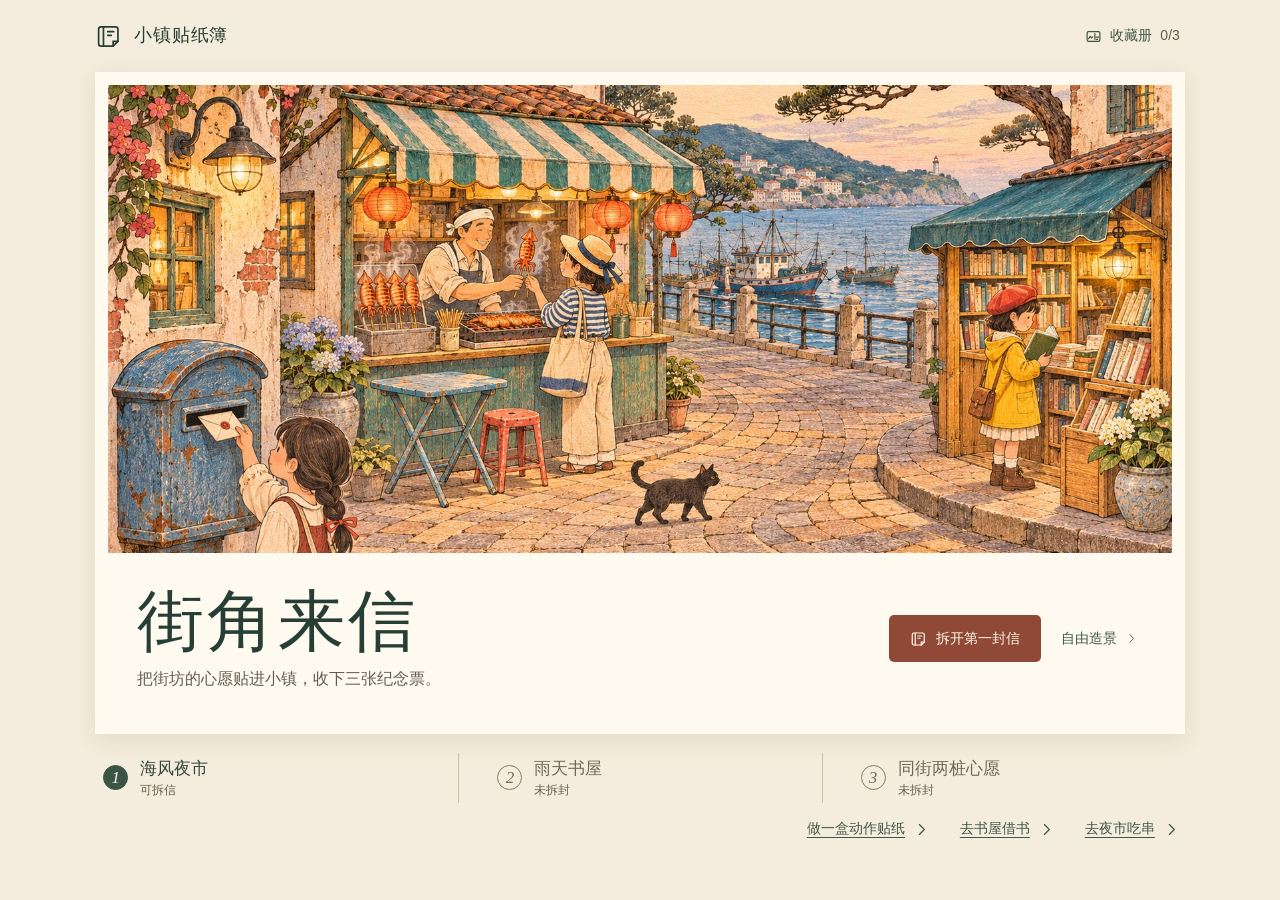
==== commit 2c01f146: "新增：AI 动作贴纸工坊与角色互动" ====
--- a/play/index.html
+++ b/play/index.html
@@ -8,6 +8,7 @@
   <link rel="icon" href="media/stickers/bakery.webp" type="image/webp">
   <link rel="stylesheet" href="ui/game.css">
   <link rel="stylesheet" href="ui/custom.css">
+  <link rel="stylesheet" href="ui/story.css">
   <script defer src="ui/gift.js"></script>
   <script defer src="ui/parcel.js"></script>
   <script defer src="ui/custom.js"></script>
@@ -15,6 +16,7 @@
   <script defer src="ui/garden.js"></script>
   <script defer src="ui/night-rules.js"></script>
   <script defer src="ui/night-market.js"></script>
+  <script defer src="ui/story.js"></script>
   <script defer src="ui/game.js"></script>
 </head>
 <body>
@@ -41,9 +43,10 @@
     <symbol id="i-postcard" viewBox="0 0 24 24"><rect x="3" y="5" width="18" height="14" rx="2"/><path d="M14 8v8m2-3h3m-3 3h2M5 15l2.5-3 2 2 1.5-1.5"/></symbol>
     <symbol id="i-magic" viewBox="0 0 24 24"><path d="m4 20 11-11 2 2L6 22zm10-16 1-3 1 3 3 1-3 1-1 3-1-3-3-1zm5 10 1-2 1 2 2 1-2 1-1 2-1-2-2-1Z"/></symbol>
   </svg>
+  <section id="story-home-screen" aria-label="街角来信" hidden></section>
   <header class="mast">
     <div class="mast-inner">
-      <div class="brand"><span class="brand-mark"><svg aria-hidden="true"><use href="#i-book"/></svg></span><span>小镇贴纸簿</span></div>
+      <button type="button" class="brand" id="story-nav" aria-label="打开街角来信首页" title="街角来信首页"><span class="brand-mark"><svg aria-hidden="true"><use href="#i-book"/></svg></span><span>街角来信</span></button>
       <nav class="mode-switch" aria-label="游戏模式">
         <button id="market-enter" aria-pressed="false" disabled><svg aria-hidden="true"><use href="#i-lantern"/></svg>夜市</button>
         <button id="mode-edit" aria-pressed="false" disabled><svg aria-hidden="true"><use href="#i-stack"/></svg>造景</button>
@@ -61,6 +64,7 @@
       <div class="scene-heading"><h1 id="level-title">周末小镇</h1><span id="box-number">第 1 盒 / 共 2 盒</span></div>
       <p id="instruction">从贴纸盘选一张，贴到场景中对应的位置。</p>
     </div>
+    <section id="story-task" aria-label="当前居民委托" hidden></section>
     <section class="workspace" aria-label="贴纸游戏">
       <div class="play-column">
         <div class="board" id="board">
@@ -80,9 +84,9 @@
           <div class="market-tally"><svg aria-hidden="true"><use href="#i-lantern"/></svg><span id="market-tally-label">本轮成交</span><strong id="market-sales">0</strong><span id="market-unit">单</span></div>
           <p id="market-status" role="status" aria-live="polite"></p>
           <button id="market-reopen" type="button">再逛一轮</button>
-          <div id="market-discoveries" aria-label="这套贴纸的两种互动" hidden>
+          <div id="market-discoveries" aria-label="这套贴纸的互动发现" hidden>
             <span>已发现 <b id="market-found">0 / 2</b></span>
-            <span id="market-step-away"></span><span id="market-step-stay"></span>
+            <span id="market-step-away"></span><span id="market-step-stay"></span><span id="market-step-furniture" hidden>使用家具</span>
           </div>
         </div>
         <div class="board-tools">
--- a/play/ui/game.css
+++ b/play/ui/game.css
@@ -11,6 +11,7 @@
 svg{width:20px;height:20px;fill:none;stroke:currentColor;stroke-width:1.7;stroke-linecap:round;stroke-linejoin:round;flex:none}
 .symbols{position:absolute;width:0;height:0;overflow:hidden}
 .mast{border-bottom:1px solid var(--line)}
+#story-nav{border:0;background:transparent;padding:0}
 .mast-inner,.desk{width:min(100%,1460px);margin:0 auto;padding-inline:clamp(24px,4.2vw,72px)}
 .mast-inner{height:69px;display:flex;align-items:center;justify-content:space-between}
 .brand,.mast-actions,.plain,.share,.scene-heading,.tray-heading,.tray-title,.tool,.zoom,.edit-actions,.board-tools,.save-status,.tray-nav,.tray-nav>div,.reference span,.action{display:flex;align-items:center}
--- a/play/ui/custom.css
+++ b/play/ui/custom.css
@@ -38,7 +38,8 @@
 .atelier-section-title{display:flex;align-items:baseline;justify-content:space-between;gap:8px;margin:18px 0 8px}
 .atelier-section-title h3,#library-panel h3{font:700 18px/1.35 var(--serif)}
 .atelier-section-title>span{font-size:12px;color:#5e6656}
-#atelier-samples{display:grid;grid-template-columns:1.12fr 1fr 1fr;gap:9px}
+#atelier-samples{display:grid;grid-template-columns:repeat(4,minmax(0,1fr));gap:8px}
+.sample-box.watercolor-studio{--surface:#e5eade;--rim:#b8c4aa}
 .sample-box{--surface:#e6e8d6;--rim:#c5c8b3;position:relative;display:flex;flex-direction:column;align-items:flex-start;min-width:0;background:var(--surface);border:1px solid var(--rim);border-radius:8px;text-align:left;padding:0 10px 11px;overflow:hidden}
 .sample-box.seaside-market{--surface:#dfebea;--rim:#bdceca}
 .sample-box.night-market{--surface:#f1e4cd;--rim:#d7c3a1}
@@ -78,6 +79,7 @@
 #atelier-recent button{display:flex;align-items:center;gap:8px;text-align:left;min-width:0;border:1px solid var(--line);border-radius:6px;background:#f3f1e6;padding:4px 7px}
 #atelier-recent img{width:40px;height:42px;object-fit:contain;flex-shrink:0}
 #atelier-recent span{overflow-wrap:anywhere;font-size:13px}
+#atelier-recent small{display:block;color:var(--muted);font-weight:400}
 #atelier-collection:not(:empty){margin-top:9px}
 #studio-connect{margin:10px 0 0;color:#53644e;font-size:12px}#studio-connect summary{width:fit-content;cursor:pointer}#studio-connect summary:focus-visible{outline:2px solid #9b5a30;outline-offset:3px}
 #sticker-studio #studio-status:not(:empty){position:sticky;bottom:0;margin-top:10px;padding:6px 9px;border-radius:4px;background:#f5edda;color:#66472e}
@@ -85,3 +87,20 @@
 @media(max-width:550px){#sticker-studio{max-height:calc(100dvh - 14px)}#atelier-samples{gap:5px;grid-template-columns:repeat(3,minmax(0,1fr))}.sample-box{padding:0 5px 8px}.sample-art{height:71px}.sample-box strong{font-size:13px;line-height:1.4;padding-right:0}.sample-box small{display:none}.sample-open{right:4px;top:4px;font-size:11px}.atelier-compose{margin-top:15px;padding-top:12px}.atelier-section-title{margin-top:12px}.atelier-section-title>span{font-size:11px}}
 @media(max-width:460px){.mast-actions #workshop-enter svg{display:none}.mast-inner .brand>span:last-child{display:none}.mast-inner .brand-mark{display:grid}.mast-inner .mode-switch button{padding-inline:7px}}
 @media(max-width:335px){.mast-inner .mode-switch button{padding-inline:4px}.mast-actions #workshop-enter{padding-inline:4px;font-size:11px}.mast-inner .brand-mark{width:25px;height:28px}.mast-inner{padding-inline:5px}}
+#sticker-studio #motion-choice{display:flex;align-items:center;gap:8px;margin-top:10px}
+#sticker-studio #motion-choice input{width:17px;height:17px;margin:0;accent-color:var(--green)}
+#motion-choice small,.sheet-buttons small{color:var(--muted);font-weight:400;font-size:12px}
+#sheet-tools{border-top:1px solid var(--line);margin-top:14px;padding-top:11px}
+.import-heading{display:flex;align-items:center;justify-content:space-between;gap:8px;margin-bottom:8px}
+.import-heading h3{font:650 17px/1.35 var(--serif);margin:0}
+#sticker-studio .sheet-text{font:inherit;font-size:12px;min-height:32px;border:0;background:transparent;color:#405b47;padding:3px 5px;text-decoration:underline;text-underline-offset:3px}
+#motion-import{margin:8px 0}
+#sticker-studio #motion-guide{margin:4px 0 9px;font-size:12px}
+#motion-preview:not(:empty){display:grid;grid-template-columns:repeat(4,minmax(0,1fr));gap:5px}
+#motion-preview figure{display:grid;justify-items:center;min-width:0;margin:0;background:#e9ede4;border-radius:5px;padding:5px 2px}
+#motion-preview figcaption{font-size:12px;color:var(--ink);font-weight:500}
+.motion-frame{width:min(100%,78px);aspect-ratio:1;background-image:var(--motion-art);background-size:400% 400%;background-repeat:no-repeat;animation:workshop-frames .96s steps(1,end) infinite}
+#motion-preview.paused .motion-frame{animation:none;background-position-x:var(--preview-frame,0%)}
+@keyframes workshop-frames{0%{background-position-x:0%}25%{background-position-x:33.333333%}50%{background-position-x:66.666667%}75%{background-position-x:100%}}
+#motion-stepping{text-align:right}
+@media(max-width:550px){#atelier-samples{grid-template-columns:repeat(2,minmax(0,1fr))}.sample-art{height:70px}.sample-box strong{margin-top:0}}
--- a/play/ui/story.css
+++ b/play/ui/story.css
@@ -0,0 +1,156 @@
+.story-home-open { background:#f4ecdc; }
+.story-home-open > .mast, .story-home-open > .desk { visibility:hidden; position:absolute; pointer-events:none; inset:0 0 auto; }
+#story-home-screen, #story-task {
+  --letter-ink:#263e33;
+  --letter-muted:#615e4f;
+  --letter-rule:#c9bda5;
+  --letter-rust:#904937;
+  color:var(--letter-ink);
+}
+#story-home-screen { position:relative; z-index:1; min-height:100svh; background:#f4ecdc; }
+.letter-shell { width:min(100%,1192px); margin:0 auto; padding:0 clamp(20px,4vw,64px) 28px; }
+.letter-mast { min-height:clamp(54px,8svh,79px); display:flex; align-items:center; justify-content:space-between; gap:16px; }
+.letter-brand { display:inline-flex; align-items:center; gap:10px; font:700 18px/1.2 var(--serif); letter-spacing:.045em; color:var(--letter-ink); }
+.letter-brand svg { width:29px; height:29px; stroke-width:1.4; }
+.letter-link, .letter-primary { display:inline-flex; align-items:center; justify-content:center; gap:8px; border:0; min-height:40px; font-family:inherit; font-size:14px; line-height:1.4; font-weight:600; }
+.letter-link { padding:3px 5px; background:transparent; color:#405747; }
+.letter-link:hover { text-decoration:underline; text-underline-offset:4px; color:#243f2d; }
+.letter-link svg { width:17px; height:17px; }
+.cover-samples { display:flex; justify-content:flex-end; flex-wrap:wrap; gap:4px 20px; margin-top:6px; }
+.cover-samples .letter-link { text-decoration:underline; text-underline-offset:4px; }
+#story-album span { color:#655e4c; font-variant-numeric:tabular-nums; font-weight:400; }
+.letter-primary { padding:10px 21px; background:var(--letter-rust); color:#fff8e8; border-radius:5px; }
+.letter-primary:hover:not(:disabled) { background:#743928; }
+.letter-primary svg { width:18px; height:18px; stroke-width:1.6; }
+.letter-shell button:focus-visible, #story-task button:focus-visible, .wish-hint summary:focus-visible, #story-export a:focus-visible {
+  outline:3px solid #267386; outline-offset:3px;
+}
+#story-title:focus, #story-task-title:focus { outline:none; }
+.story-spread { background:#fffaf0; padding:clamp(7px,1vw,13px); box-shadow:0 6px 22px #5d4f321c; }
+.story-cover-art { overflow:hidden; background:#d7c5a2; }
+.story-cover-art img { display:block; width:100%; height:clamp(270px,52svh,550px); object-fit:cover; object-position:center 62%; }
+.cover-colophon { display:flex; align-items:center; justify-content:space-between; gap:30px; padding:clamp(18px,3vw,33px) clamp(13px,2.5vw,29px) clamp(17px,2.6vw,29px); }
+.cover-text h1, .album-head h1 { color:var(--letter-ink); font-family:var(--serif); line-height:1.08; font-weight:700; letter-spacing:.05em; }
+.cover-text h1 { font-size:clamp(43px,5.2vw,72px); }
+.cover-text p, .album-intro { font-size:clamp(14px,1.25vw,17px); line-height:1.65; color:var(--letter-muted); }
+.cover-text p { margin:8px 0 0; }
+.cover-actions { flex-shrink:0; display:flex; align-items:center; gap:15px; }
+.cover-actions .letter-primary { min-height:47px; }
+.cover-actions .letter-link svg, .album-revisit svg, .album-footer .letter-link svg { width:13px; }
+.letter-route { display:grid; grid-template-columns:repeat(3,1fr); list-style:none; padding:0; margin:clamp(12px,2.1vh,23px) 0 0; }
+.letter-route li { min-width:0; }
+.letter-route li + li { border-left:1px solid #cdbfa8; }
+.letter-route button { display:flex; align-items:center; gap:12px; min-height:46px; max-width:100%; padding:4px clamp(12px,3vw,38px); border:0; background:transparent; text-align:left; color:#344739; }
+.letter-route li:first-child button { padding-left:8px; }
+.letter-route button:hover:not(:disabled) b { text-decoration:underline; text-underline-offset:4px; }
+.letter-route button:disabled { opacity:1; color:#6f6959; }
+.route-number { width:25px; height:25px; flex-shrink:0; display:grid; place-items:center; border:1px solid #897b65; border-radius:50%; font:italic 17px Georgia,serif; }
+.letter-route button:not(:disabled) .route-number { background:#3b5545; border-color:#3b5545; color:#fff9e8; }
+.letter-route b { display:block; font:700 17px/1.4 var(--serif); }
+.letter-route small { display:block; font-size:12px; color:#675f4f; line-height:1.55; }
+.letter-status { color:#744332; font-size:13px; line-height:1.5; margin:8px 0 0; }
+.letter-status:empty { display:none; }
+.album-shell { max-width:1000px; }
+.album-head { display:flex; align-items:baseline; gap:18px; margin:clamp(17px,4vh,48px) 0 7px; }
+.album-head h1 { font-size:clamp(35px,5vw,59px); }
+.album-count { font-size:14px; font-weight:600; color:#805241; white-space:nowrap; }
+#story-return svg { transform:rotate(180deg); }
+.album-leaves { list-style:none; padding:0; margin:23px 0 0; border-top:1px solid var(--letter-rule); }
+.album-leaf { display:grid; grid-template-columns:130px minmax(0,1fr); align-items:center; gap:clamp(17px,3vw,37px); padding:clamp(12px,2.8vh,25px) 3px; border-bottom:1px solid var(--letter-rule); }
+.album-leaf small { color:#6d6352; font-size:12px; }
+.album-leaf h2 { color:#35483b; font:700 clamp(20px,2.5vw,29px)/1.45 var(--serif); margin:2px 0; }
+.album-leaf p { font-size:14px; line-height:1.6; color:var(--letter-muted); }
+.album-revisit { min-height:29px; justify-content:flex-start; padding:2px 0; font-size:12px; }
+.letter-stamp { --stamp-ink:#6f6455; justify-self:center; width:112px; background:#e9e2d2; border:2px dotted #c1b399; padding:5px; transform:rotate(-3deg); color:var(--stamp-ink); }
+.letter-stamp.earned { --stamp-ink:#87573d; background:#fff3d9; border-color:#9e7457; }
+.letter-stamp.stamp-books { transform:rotate(2deg); }
+.letter-stamp.stamp-books.earned { --stamp-ink:#436660; border-color:#728d79; background:#e8ecd9; }
+.letter-stamp.stamp-festival.earned { --stamp-ink:#945643; border-color:#ac8170; background:#f6e4cf; }
+.stamp-picture { display:flex; align-items:flex-end; justify-content:center; height:66px; border:1px solid currentColor; border-bottom:0; padding:4px; }
+.stamp-picture img { height:100%; max-width:95%; object-fit:contain; }
+.stamp-festival .stamp-picture img { max-width:47%; }
+.letter-stamp:not(.earned) .stamp-picture img { opacity:.22; filter:grayscale(1); }
+.letter-stamp > span { display:block; text-align:center; border:1px solid currentColor; border-top:0; padding:2px 0 4px; font:700 10px/1.25 var(--serif); letter-spacing:.15em; }
+.album-footer { display:flex; flex-wrap:wrap; align-items:center; gap:15px; margin:20px 0 0; }
+.album-keepsake { display:flex; align-items:center; gap:22px; padding:16px 20px; margin:18px 0 0; background:#fdf7e9; }
+.album-keepsake > img { width:68px; height:100px; object-fit:contain; }
+.album-keepsake h2 { font:700 24px/1.4 var(--serif); }
+.album-keepsake p { margin:2px 0 9px; font-size:13px; line-height:1.55; color:var(--letter-muted); }
+.album-keepsake .letter-primary { min-height:36px; padding:6px 12px; font-size:13px; }
+#story-export:not([hidden]) { display:grid; justify-items:start; gap:7px; margin-top:18px; }
+#story-export img { width:min(100%,520px); height:auto; }
+#story-export a { color:#34573a; text-underline-offset:2px; }
+#story-task { margin:0 0 clamp(9px,1.5vh,18px); background:#fff9e9; border:1px solid #d2c4a8; border-radius:8px; padding:12px 17px; }
+.task-letter { display:flex; align-items:center; gap:15px; }
+.letter-portrait { height:75px; width:60px; flex-shrink:0; display:flex; justify-content:center; align-items:flex-end; }
+.letter-portrait img { height:100%; width:100%; object-fit:contain; }
+.letter-portrait:has(img + img) img { width:52%; }
+.task-body { flex:1; min-width:0; }
+.task-line { display:flex; gap:11px; align-items:baseline; flex-wrap:wrap; }
+.task-line h2 { font:700 21px/1.35 var(--serif); }
+.task-line small { color:#736347; font-size:12px; }
+.task-message { margin:3px 0; font-size:14px; line-height:1.5; color:#5a5649; }
+.task-wishes { display:flex; gap:4px 16px; flex-wrap:wrap; padding:0; margin:4px 0 0; list-style:none; }
+.task-wishes li { display:flex; align-items:center; gap:5px; font-size:12px; line-height:1.5; color:#3d503d; }
+.wish-mark { width:13px; height:13px; display:grid; place-items:center; border:1px solid #9c977e; border-radius:50%; }
+.is-done .wish-mark { background:#456947; border-color:#456947; color:#fffbee; }
+.wish-mark svg { width:10px; height:10px; stroke-width:2.5; }
+.task-tools { display:flex; flex-shrink:0; align-items:center; gap:9px; }
+.task-tools .letter-primary { min-height:38px; padding:7px 12px; font-size:13px; }
+.task-tools .letter-link { font-size:12px; }
+.wish-hint { color:#4b5c45; font-size:12px; }
+.wish-hint summary { cursor:pointer; width:fit-content; padding:5px 1px; }
+.wish-hint p { margin:4px 0; max-width:18em; line-height:1.55; }
+.letter-sr { position:absolute; width:1px; height:1px; overflow:hidden; clip-path:inset(50%); white-space:nowrap; }
+#story-nav { display:inline-flex; align-items:center; justify-content:center; gap:5px; background:transparent; border:0; color:#774b39; font-weight:650; }
+#story-nav svg { width:16px; height:16px; }
+@media (max-width:790px) {
+  .letter-shell { padding-inline:clamp(13px,4vw,25px); }
+  .cover-colophon { gap:12px; }
+  .cover-actions { flex-direction:column; align-items:stretch; gap:0; }
+  .story-cover-art img { height:auto; aspect-ratio:16/9; }
+  .task-letter { gap:10px; }
+  #story-task { padding:9px 12px; }
+  .letter-portrait { width:43px; height:57px; }
+  .task-line h2 { font-size:18px; }
+  .task-message { font-size:12px; }
+  .task-wishes li { font-size:11px; }
+  #story-nav { padding:2px 5px; min-height:32px; font-size:12px; }
+}
+@media (max-width:550px) {
+  .letter-mast { min-height:60px; }
+  .letter-brand { gap:6px; font-size:16px; }
+  .letter-brand svg { height:23px; width:23px; }
+  .story-spread { padding:6px; }
+  .cover-colophon { align-items:flex-start; flex-direction:column; gap:17px; padding:23px 13px 17px; }
+  .cover-text h1 { font-size:42px; }
+  .cover-text p { margin-top:7px; font-size:14px; }
+  .cover-actions { width:100%; flex-direction:row; align-items:center; justify-content:space-between; }
+  .cover-actions .letter-primary { min-height:43px; padding-inline:14px; }
+  .cover-actions .letter-link { padding-inline:2px; }
+  .letter-route { display:block; margin:14px 3px 0; }
+  .letter-route li + li { border-left:0; border-top:1px solid #cdbfa8; }
+  .letter-route button, .letter-route li:first-child button { padding:7px 3px; width:100%; gap:11px; min-height:44px; }
+  .letter-route button > span + span { flex:1; display:flex; align-items:center; justify-content:space-between; gap:8px; }
+  .letter-route b { font-size:15px; }
+  .route-number { width:22px; height:22px; font-size:14px; }
+  .album-leaf { grid-template-columns:83px minmax(0,1fr); gap:14px; padding:13px 1px; }
+  .letter-stamp { width:80px; padding:3px; }
+  .stamp-picture { height:54px; }
+  .album-leaf p { font-size:12px; }
+  .album-head { margin-top:15px; }
+  .task-letter { display:grid; grid-template-columns:32px minmax(0,1fr); align-items:start; gap:4px 9px; }
+  .letter-portrait { width:32px; height:48px; grid-row:1/3; align-self:center; }
+  .task-tools { grid-column:2; justify-content:flex-start; gap:6px; }
+  .task-line { gap:5px; }
+  .wish-hint summary { padding:1px; }
+  .wish-hint p { max-width:none; }
+  .task-line small { font-size:11px; }
+  .task-message { margin:2px 0; }
+  .task-wishes { margin:3px 0 0; }
+  .task-tools .letter-primary { min-height:32px; padding-block:4px; }
+  #story-nav svg { display:block; width:19px; height:19px; }
+}
+@media(min-width:370px) and (max-width:460px) {
+  #story-nav::after { content:"来信"; letter-spacing:0; }
+}
